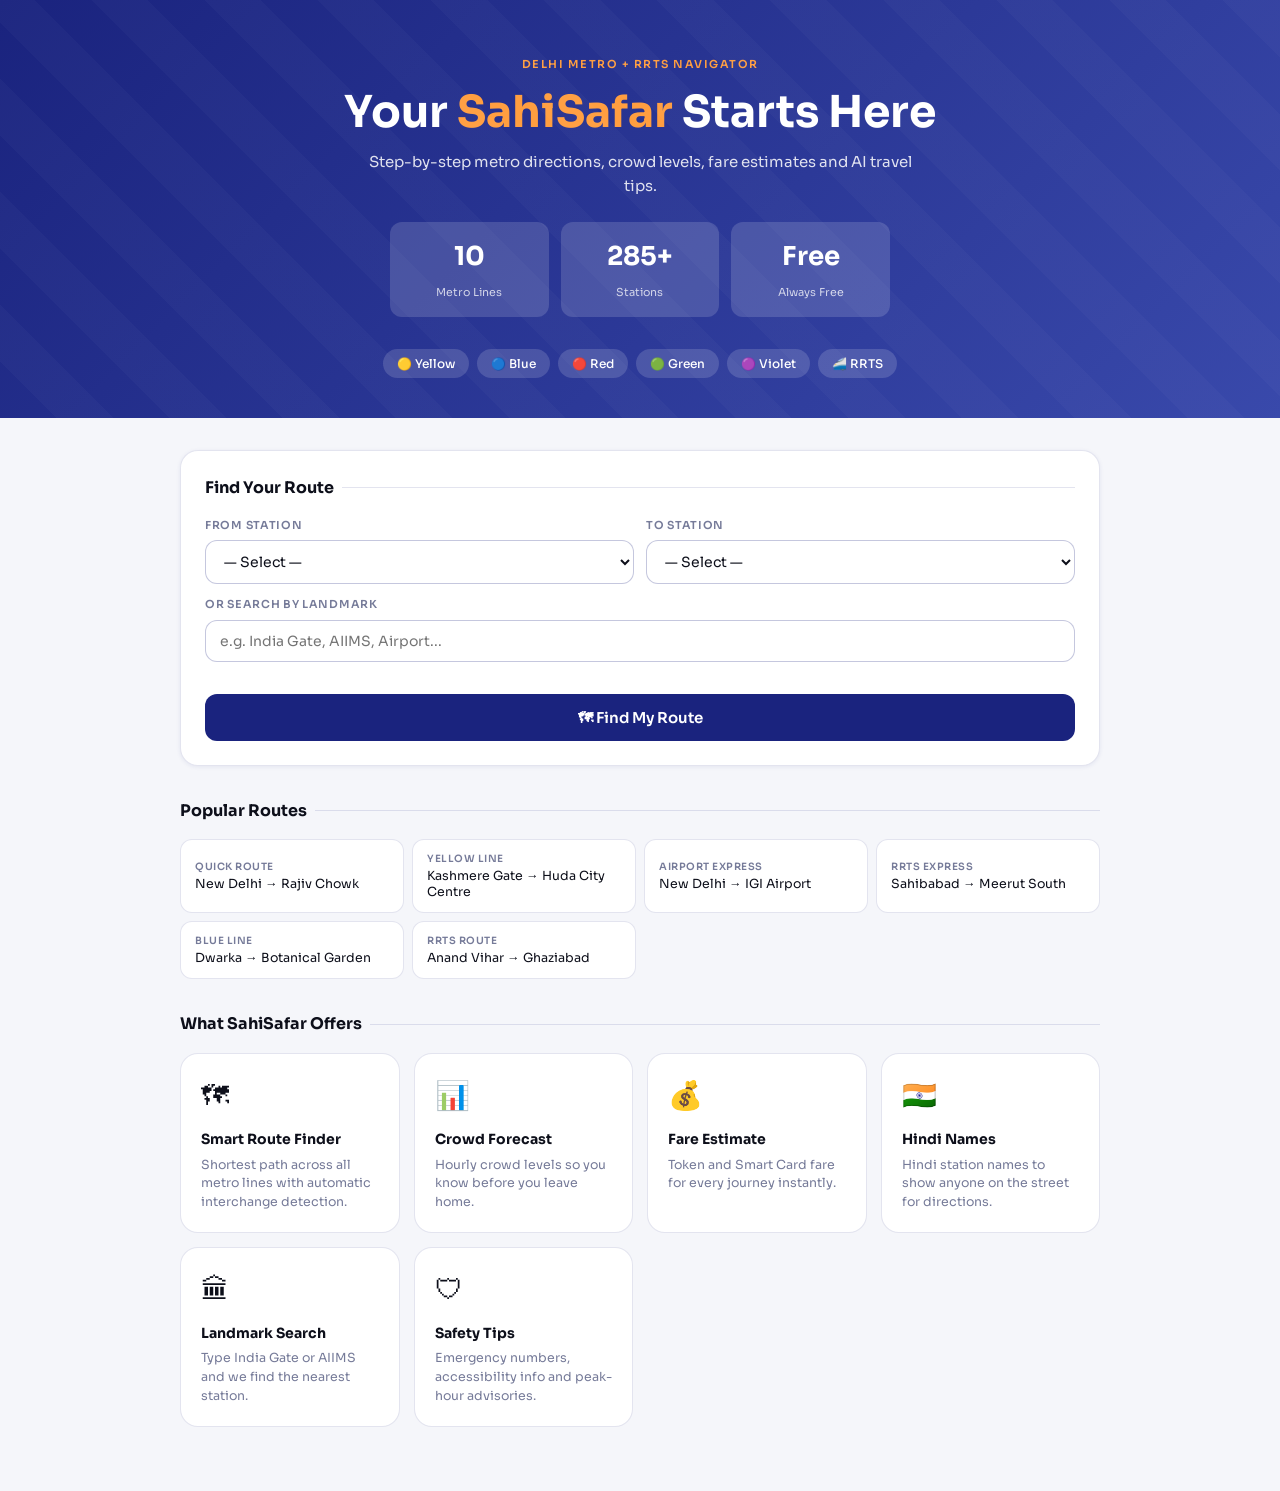
==== index.html @ 03482e1e "SahiSafar - Complete Delhi Metro Route Finder with all pages" ====
<!DOCTYPE html>
<html lang="en">
<head>
  <meta charset="UTF-8"/>
  <meta name="viewport" content="width=device-width, initial-scale=1.0"/>
  <title>SahiSafar — सही सफ़र | Delhi Metro Route Finder</title>
  <link rel="stylesheet" href="css/style.css"/>
</head>
<body>
<div id="navPlaceholder"></div>
<main>
  <section class="hero">
    <div class="hero-tag">Delhi Metro + RRTS Navigator</div>
    <h1>Your <span>SahiSafar</span> Starts Here</h1>
    <p>Step-by-step metro directions, crowd levels, fare estimates and AI travel tips.</p>
    <div class="stats-hero">
      <div class="stat-hero-box"><span class="stat-hero-val">10</span><span class="stat-hero-lbl">Metro Lines</span></div>
      <div class="stat-hero-box"><span class="stat-hero-val">285+</span><span class="stat-hero-lbl">Stations</span></div>
      <div class="stat-hero-box"><span class="stat-hero-val">Free</span><span class="stat-hero-lbl">Always Free</span></div>
    </div>
    <div class="hero-badges">
      <span class="hero-badge">🟡 Yellow</span>
      <span class="hero-badge">🔵 Blue</span>
      <span class="hero-badge">🔴 Red</span>
      <span class="hero-badge">🟢 Green</span>
      <span class="hero-badge">🟣 Violet</span>
      <span class="hero-badge">🚄 RRTS</span>
    </div>
  </section>
  <div class="container">
    <div class="page-section">
      <div class="card fade-in">
        <div class="page-section-title">Find Your Route</div>
        <div class="form-row-2">
          <div class="field"><label>From Station</label><select id="fromStation"><option value="">— Select —</option></select></div>
          <div class="field"><label>To Station</label><select id="toStation"><option value="">— Select —</option></select></div>
        </div>
        <div class="field" style="margin-bottom:12px">
          <label>Or Search by Landmark</label>
          <input type="text" id="landmarkInput" placeholder="e.g. India Gate, AIIMS, Airport..." oninput="lookupLandmark(this.value)"/>
          <div id="landmarkResult" style="font-size:12px;color:var(--brand);margin-top:4px;min-height:16px"></div>
        </div>
        <button class="btn btn-primary btn-full" onclick="goToRoute()">🗺 Find My Route</button>
      </div>
    </div>
    <div class="page-section">
      <div class="page-section-title">Popular Routes</div>
      <div class="quick-grid">
        <button class="quick-btn" onclick="setQuick('New Delhi','Rajiv Chowk')"><span class="q-label">Quick route</span>New Delhi → Rajiv Chowk</button>
        <button class="quick-btn" onclick="setQuick('Kashmere Gate','Huda City Centre')"><span class="q-label">Yellow line</span>Kashmere Gate → Huda City Centre</button>
        <button class="quick-btn" onclick="setQuick('New Delhi','IGI Airport Terminal 3')"><span class="q-label">Airport Express</span>New Delhi → IGI Airport</button>
        <button class="quick-btn" onclick="setQuick('Sahibabad','Meerut South')"><span class="q-label">RRTS express</span>Sahibabad → Meerut South</button>
        <button class="quick-btn" onclick="setQuick('Dwarka Sec-21','Botanical Garden')"><span class="q-label">Blue line</span>Dwarka → Botanical Garden</button>
        <button class="quick-btn" onclick="setQuick('Anand Vihar ISBT','Ghaziabad')"><span class="q-label">RRTS route</span>Anand Vihar → Ghaziabad</button>
      </div>
    </div>
    <div class="page-section">
      <div class="page-section-title">What SahiSafar Offers</div>
      <div class="features-grid">
        <div class="feature-card"><div class="feature-icon">🗺</div><h3>Smart Route Finder</h3><p>Shortest path across all metro lines with automatic interchange detection.</p></div>
        <div class="feature-card"><div class="feature-icon">📊</div><h3>Crowd Forecast</h3><p>Hourly crowd levels so you know before you leave home.</p></div>
        <div class="feature-card"><div class="feature-icon">💰</div><h3>Fare Estimate</h3><p>Token and Smart Card fare for every journey instantly.</p></div>
        <div class="feature-card"><div class="feature-icon">🇮🇳</div><h3>Hindi Names</h3><p>Hindi station names to show anyone on the street for directions.</p></div>
        <div class="feature-card"><div class="feature-icon">🏛</div><h3>Landmark Search</h3><p>Type India Gate or AIIMS and we find the nearest station.</p></div>
        <div class="feature-card"><div class="feature-icon">🛡</div><h3>Safety Tips</h3><p>Emergency numbers, accessibility info and peak-hour advisories.</p></div>
      </div>
    </div>
  </div>
</main>
<div id="footerPlaceholder"></div>
<script src="js/data.js"></script>
<script src="js/engine.js"></script>
<script src="js/components.js"></script>
<script>
  document.getElementById('navPlaceholder').innerHTML = renderNav('home');
  document.getElementById('footerPlaceholder').innerHTML = renderFooter();
  fixNavForRoot();
  function allStations(){const s=new Set();for(const ld of Object.values(LINES))for(const st of ld.stations)s.add(st);return Array.from(s).sort();}
  allStations().forEach(s=>{['fromStation','toStation'].forEach(id=>{const o=document.createElement('option');o.value=o.textContent=s;document.getElementById(id).appendChild(o);});});
  function lookupLandmark(v){const r=document.getElementById('landmarkResult');if(!v.trim()){r.textContent='
---- css/style.css ----
@import url('https://fonts.googleapis.com/css2?family=Sora:wght@400;500;600;700&display=swap');
*,*::before,*::after{box-sizing:border-box;margin:0;padding:0}
:root{
  --brand:#1A237E;--brand-mid:#283593;--brand-light:#3949AB;
  --accent:#FF6D00;--accent-light:#FF9E40;
  --surface:#FFFFFF;--surface-2:#F5F6FA;--surface-3:#ECEEF6;
  --text-1:#0D0F1A;--text-2:#3D4060;--text-3:#767B99;
  --border:rgba(26,35,126,0.12);--border-strong:rgba(26,35,126,0.25);
  --success:#1B5E20;--success-bg:#E8F5E9;
  --info:#0D47A1;--info-bg:#E3F2FD;
  --warning:#E65100;--warning-bg:#FFF3E0;
  --danger:#B71C1C;--danger-bg:#FFEBEE;
  --radius-sm:8px;--radius-md:12px;--radius-lg:18px;--radius-xl:24px;
  --shadow-sm:0 1px 4px rgba(26,35,126,0.08);
  --shadow-md:0 4px 20px rgba(26,35,126,0.10);
  --font:'Sora',sans-serif;
}
html{scroll-behavior:smooth}
body{font-family:var(--font);background:var(--surface-2);color:var(--text-1);line-height:1.6;min-height:100vh;display:flex;flex-direction:column}
.nav{background:var(--brand);padding:0 2rem;display:flex;align-items:center;justify-content:space-between;height:62px;position:sticky;top:0;z-index:100;box-shadow:0 2px 12px rgba(0,0,0,0.18)}
.nav-brand{display:flex;align-items:center;gap:10px;text-decoration:none;color:#fff}
.nav-logo{width:38px;height:38px;background:var(--accent);border-radius:10px;display:flex;align-items:center;justify-content:center;font-size:18px;font-weight:700;color:#fff}
.nav-title{font-size:20px;font-weight:700}
.nav-title span{color:var(--accent-light);font-size:11px;display:block;font-weight:400;margin-top:-3px}
.nav-links{display:flex;gap:4px}
.nav-links a{color:rgba(255,255,255,0.75);text-decoration:none;padding:6px 14px;border-radius:var(--radius-sm);font-size:13px;font-weight:500;transition:background .15s,color .15s}
.nav-links a:hover,.nav-links a.active{background:rgba(255,255,255,0.12);color:#fff}
.nav-hamburger{display:none;background:none;border:none;cursor:pointer;color:#fff;font-size:22px}
main{flex:1}
.container{max-width:960px;margin:0 auto;padding:2rem 1.25rem}
.card{background:var(--surface);border-radius:var(--radius-lg);border:1px solid var(--border);box-shadow:var(--shadow-sm);padding:1.5rem}
.btn{display:inline-flex;align-items:center;gap:6px;padding:11px 22px;border:none;border-radius:var(--radius-md);font-family:var(--font);font-size:14px;font-weight:600;cursor:pointer;transition:all .18s;text-decoration:none}
.btn-primary{background:var(--brand);color:#fff}
.btn-primary:hover{background:var(--brand-light);box-shadow:var(--shadow-md);transform:translateY(-1px)}
.btn-full{width:100%;justify-content:center;padding:14px;font-size:15px}
.field{margin-bottom:0}
.field label{display:block;font-size:11px;font-weight:600;color:var(--text-3);text-transform:uppercase;letter-spacing:.7px;margin-bottom:6px}
.field select,.field input{width:100%;padding:11px 14px;border:1.5px solid var(--border-strong);border-radius:var(--radius-md);font-family:var(--font);font-size:14px;color:var(--text-1);background:var(--surface);transition:border-color .15s}
.field select:focus,.field input:focus{outline:none;border-color:var(--brand-light);box-shadow:0 0 0 3px rgba(57,73,171,0.12)}
.chip{display:inline-flex;align-items:center;gap:5px;padding:5px 12px;border-radius:99px;font-size:12px;font-weight:600;background:var(--surface-3);color:var(--text-2)}
.chip-success{background:var(--success-bg);color:var(--success)}
.chip-info{background:var(--info-bg);color:var(--info)}
.chip-warning{background:var(--warning-bg);color:var(--warning)}
.chip-danger{background:var(--danger-bg);color:var(--danger)}
.tip-card{border-radius:var(--radius-md);padding:.75rem 1rem;display:flex;align-items:flex-start;gap:10px;font-size:13.5px;line-height:1.55;color:var(--text-2);border:1px solid transparent;margin-bottom:0}
.tip-card.success{background:var(--success-bg);border-color:#A5D6A7}
.tip-card.info{background:var(--info-bg);border-color:#90CAF9}
.tip-card.warning{background:var(--warning-bg);border-color:#FFCC80}
.tip-card.danger{background:var(--danger-bg);border-color:#EF9A9A}
.tip-icon{font-size:16px;margin-top:1px;flex-shrink:0}
.tip-card strong{color:var(--text-1)}
.hero{background:linear-gradient(135deg,var(--brand) 0%,var(--brand-light) 100%);color:#fff;padding:3.5rem 1.25rem 2.5rem;text-align:center;position:relative;overflow:hidden}
.hero::before{content:'';position:absolute;inset:0;background:repeating-linear-gradient(45deg,transparent,transparent 40px,rgba(255,255,255,0.025) 40px,rgba(255,255,255,0.025) 80px)}
.hero-tag{font-size:11px;font-weight:600;letter-spacing:1.5px;text-transform:uppercase;color:var(--accent-light);margin-bottom:.75rem}
.hero h1{font-size:clamp(28px,5vw,44px);font-weight:700;line-height:1.2;margin-bottom:.75rem}
.hero h1 span{color:var(--accent-light)}
.hero p{font-size:15px;opacity:.85;max-width:560px;margin:0 auto 1.5rem}
.hero-badges{display:flex;gap:8px;justify-content:center;flex-wrap:wrap}
.hero-badge{background:rgba(255,255,255,0.15);border-radius:99px;padding:5px 14px;font-size:12px;font-weight:500}
.stats-hero{display:grid;grid-template-columns:repeat(3,1fr);gap:12px;max-width:500px;margin:0 auto 2rem}
.stat-hero-box{background:rgba(255,255,255,0.15);border-radius:var(--radius-md);padding:.85rem;text-align:center}
.stat-hero-val{font-size:26px;font-weight:700;color:#fff;display:block}
.stat-hero-lbl{font-size:11px;color:rgba(255,255,255,0.75)}
.quick-grid{display:grid;grid-template-columns:repeat(auto-fit,minmax(200px,1fr));gap:8px}
.quick-btn{background:var(--surface);border:1px solid var(--border);border-radius:var(--radius-md);padding:12px 14px;font-family:var(--font);font-size:12.5px;color:var(--text-1);cursor:pointer;text-align:left;transition:all .15s}
.quick-btn:hover{background:var(--surface-3);border-color:var(--brand-light);transform:translateY(-1px);box-shadow:var(--shadow-sm)}
.quick-btn .q-label{font-size:10px;color:var(--text-3);font-weight:600;letter-spacing:.5px;text-transform:uppercase;margin-bottom:3px;display:block}
.features-grid{display:grid;grid-template-columns:repeat(auto-fit,minmax(200px,1fr));gap:14px}
.feature-card{background:var(--surface);border:1px solid var(--border);border-radius:var(--radius-lg);padding:1.25rem;transition:box-shadow .2s,transform .2s}
.feature-card:hover{box-shadow:var(--shadow-md);transform:translateY(-2px)}
.feature-icon{font-size:28px;margin-bottom:.6rem}
.feature-card h3{font-size:14px;font-weight:700;color:var(--text-1);margin-bottom:.3rem}
.feature-card p{font-size:12.5px;color:var(--text-3);line-height:1.5}
.page-section{margin-bottom:2rem}
.page-section-title{font-size:16px;font-weight:700;color:var(--text-1);margin-bottom:1rem;display:flex;align-items:center;gap:8px}
.page-section-title::after{content:'';flex:1;height:1px;background:var(--border)}
.empty-state{text-align:center;padding:3rem 1rem;color:var(--text-3)}
.empty-icon{font-size:48px;margin-bottom:1rem}
.empty-state p{font-size:14px}
.error-card{background:var(--danger-bg);border:1px solid #EF9A9A;border-radius:var(--radius-md);padding:1rem 1.25rem;color:var(--danger);font-size:14px}
.loading{text-align:center;padding:2rem;color:var(--text-3);font-size:14px}
.spinner{display:inline-block;width:22px;height:22px;border:3px solid var(--border-strong);border-top-color:var(--brand);border-radius:50%;animation:spin .7s linear infinite;vertical-align:middle;margin-right:8px}
@keyframes spin{to{transform:rotate(360deg)}}
.form-row-2{display:grid;grid-template-columns:1fr 1fr;gap:12px;margin-bottom:12px}
.faq-item{border-bottom:1px solid var(--border)}
.faq-item:last-child{border-bottom:none}
.faq-q{width:100%;background:none;border:none;font-family:var(--font);font-size:14px;font-weight:600;color:var(--text-1);text-align:left;padding:14px 0;cursor:pointer;display:flex;justify-content:space-between;align-items:center;gap:8px}
.faq-q .arrow{font-size:16px;color:var(--text-3);transition:transform .2s}
.faq-q.open .arrow{transform:rotate(180deg)}
.faq-a{font-size:13.5px;color:var(--text-2);padding-bottom:14px;display:none;line-height:1.6}
.faq-a.open{display:block}
footer{background:var(--brand);color:rgba(255,255,255,0.75);padding:2rem 1.25rem;text-align:center;font-size:13px;margin-top:auto}
footer .footer-inner{max-width:960px;margin:0 auto}
footer .footer-logo{font-size:20px;font-weight:700;color:#fff;margin-bottom:.4rem}
footer .footer-logo span{color:var(--accent-light)}
footer .footer-tagline{margin-bottom:1rem;font-size:12px;opacity:.7}
footer .footer-links{display:flex;justify-content:center;gap:1.5rem;flex-wrap:wrap;margin-bottom:1rem}
footer .footer-links a{color:rgba(255,255,255,0.7);text-decoration:none;font-size:13px;transition:color .15s}
footer .footer-links a:hover{color:#fff}
footer .footer-divider{border:none;border-top:1px solid rgba(255,255,255,0.15);margin:1rem 0}
footer .footer-credit{display:flex;align-items:center;justify-content:center;gap:8px;flex-wrap:wrap;font-size:12.5px}
footer .linkedin-link{display:inline-flex;align-items:center;gap:5px;background:#0A66C2;color:#fff;border-radius:6px;padding:4px 10px;font-size:12px;font-weight:600;text-decoration:none;transition:background .15s}
footer .linkedin-link:hover{background:#004182}
footer .footer-disclaimer{font-size:11px;opacity:.5;margin-top:.5rem}
.fade-in{animation:fadeIn .35s ease both}
@keyframes fadeIn{from{opacity:0;transform:translateY(8px)}to{opacity:1;transform:none}}
@media(max-width:600px){
  .nav-links{display:none}
  .nav-hamburger{display:block}
  .nav-links.open{display:flex;flex-direction:column;position:absolute;top:62px;left:0;right:0;background:var(--brand-mid);padding:1rem;gap:4px;box-shadow:0 6px 20px rgba(0,0,0,0.2);z-index:99}
  .form-row-2{grid-template-columns:1fr}
}
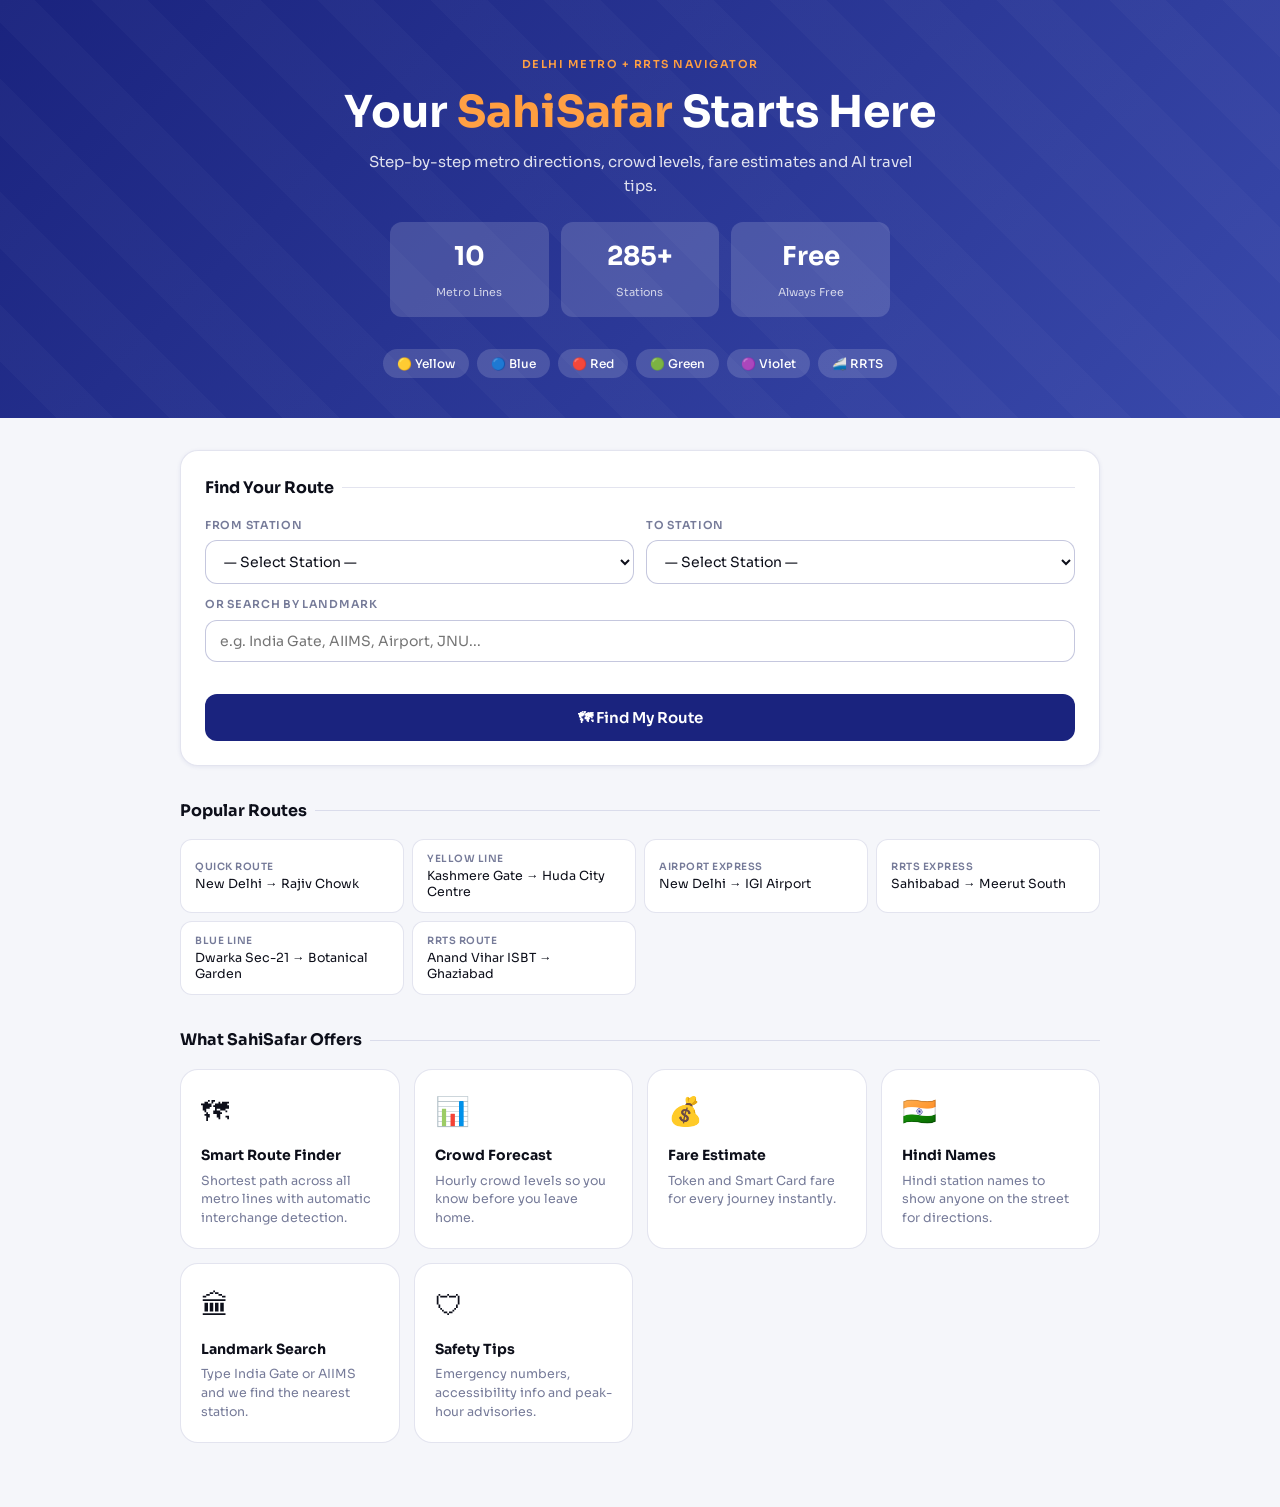
==== commit a7c3596f: "Fixed index.html - stations dropdown and quick routes" ====
--- a/index.html
+++ b/index.html
@@ -5,6 +5,18 @@
   <meta name="viewport" content="width=device-width, initial-scale=1.0"/>
   <title>SahiSafar — सही सफ़र | Delhi Metro Route Finder</title>
   <link rel="stylesheet" href="css/style.css"/>
+  <style>
+    .features-grid{display:grid;grid-template-columns:repeat(auto-fit,minmax(200px,1fr));gap:14px}
+    .feature-card{background:var(--surface);border:1px solid var(--border);border-radius:var(--radius-lg);padding:1.25rem;transition:box-shadow .2s,transform .2s}
+    .feature-card:hover{box-shadow:var(--shadow-md);transform:translateY(-2px)}
+    .feature-icon{font-size:28px;margin-bottom:.6rem}
+    .feature-card h3{font-size:14px;font-weight:700;color:var(--text-1);margin-bottom:.3rem}
+    .feature-card p{font-size:12.5px;color:var(--text-3);line-height:1.5}
+    .stats-hero{display:grid;grid-template-columns:repeat(3,1fr);gap:12px;max-width:500px;margin:0 auto 2rem}
+    .stat-hero-box{background:rgba(255,255,255,0.15);border-radius:var(--radius-md);padding:.85rem;text-align:center}
+    .stat-hero-val{font-size:26px;font-weight:700;color:#fff;display:block}
+    .stat-hero-lbl{font-size:11px;color:rgba(255,255,255,0.75)}
+  </style>
 </head>
 <body>
 <div id="navPlaceholder"></div>
@@ -32,26 +44,32 @@
       <div class="card fade-in">
         <div class="page-section-title">Find Your Route</div>
         <div class="form-row-2">
-          <div class="field"><label>From Station</label><select id="fromStation"><option value="">— Select —</option></select></div>
-          <div class="field"><label>To Station</label><select id="toStation"><option value="">— Select —</option></select></div>
+          <div class="field">
+            <label>From Station</label>
+            <select id="fromStation"><option value="">— Select Station —</option></select>
+          </div>
+          <div class="field">
+            <label>To Station</label>
+            <select id="toStation"><option value="">— Select Station —</option></select>
+          </div>
         </div>
         <div class="field" style="margin-bottom:12px">
           <label>Or Search by Landmark</label>
-          <input type="text" id="landmarkInput" placeholder="e.g. India Gate, AIIMS, Airport..." oninput="lookupLandmark(this.value)"/>
+          <input type="text" id="landmarkInput" placeholder="e.g. India Gate, AIIMS, Airport, JNU..."/>
           <div id="landmarkResult" style="font-size:12px;color:var(--brand);margin-top:4px;min-height:16px"></div>
         </div>
-        <button class="btn btn-primary btn-full" onclick="goToRoute()">🗺 Find My Route</button>
+        <button class="btn btn-primary btn-full" id="findBtn">🗺 Find My Route</button>
       </div>
     </div>
     <div class="page-section">
       <div class="page-section-title">Popular Routes</div>
       <div class="quick-grid">
-        <button class="quick-btn" onclick="setQuick('New Delhi','Rajiv Chowk')"><span class="q-label">Quick route</span>New Delhi → Rajiv Chowk</button>
-        <button class="quick-btn" onclick="setQuick('Kashmere Gate','Huda City Centre')"><span class="q-label">Yellow line</span>Kashmere Gate → Huda City Centre</button>
-        <button class="quick-btn" onclick="setQuick('New Delhi','IGI Airport Terminal 3')"><span class="q-label">Airport Express</span>New Delhi → IGI Airport</button>
-        <button class="quick-btn" onclick="setQuick('Sahibabad','Meerut South')"><span class="q-label">RRTS express</span>Sahibabad → Meerut South</button>
-        <button class="quick-btn" onclick="setQuick('Dwarka Sec-21','Botanical Garden')"><span class="q-label">Blue line</span>Dwarka → Botanical Garden</button>
-        <button class="quick-btn" onclick="setQuick('Anand Vihar ISBT','Ghaziabad')"><span class="q-label">RRTS route</span>Anand Vihar → Ghaziabad</button>
+        <button class="quick-btn" id="q1"><span class="q-label">Quick route</span>New Delhi → Rajiv Chowk</button>
+        <button class="quick-btn" id="q2"><span class="q-label">Yellow line</span>Kashmere Gate → Huda City Centre</button>
+        <button class="quick-btn" id="q3"><span class="q-label">Airport Express</span>New Delhi → IGI Airport</button>
+        <button class="quick-btn" id="q4"><span class="q-label">RRTS express</span>Sahibabad → Meerut South</button>
+        <button class="quick-btn" id="q5"><span class="q-label">Blue line</span>Dwarka Sec-21 → Botanical Garden</button>
+        <button class="quick-btn" id="q6"><span class="q-label">RRTS route</span>Anand Vihar ISBT → Ghaziabad</button>
       </div>
     </div>
     <div class="page-section">
@@ -72,9 +90,20 @@
 <script src="js/engine.js"></script>
 <script src="js/components.js"></script>
 <script>
+  // Render nav and footer
   document.getElementById('navPlaceholder').innerHTML = renderNav('home');
   document.getElementById('footerPlaceholder').innerHTML = renderFooter();
   fixNavForRoot();
-  function allStations(){const s=new Set();for(const ld of Object.values(LINES))for(const st of ld.stations)s.add(st);return Array.from(s).sort();}
-  allStations().forEach(s=>{['fromStation','toStation'].forEach(id=>{const o=document.createElement('option');o.value=o.textContent=s;document.getElementById(id).appendChild(o);});});
-  function lookupLandmark(v){const r=document.getElementById('landmarkResult');if(!v.trim()){r.textContent='+
+  // Fill station dropdowns
+  function allStations() {
+    const s = new Set();
+    for (const ld of Object.values(LINES))
+      for (const st of ld.stations) s.add(st);
+    return Array.from(s).sort();
+  }
+  allStations().forEach(function(s) {
+    ['fromStation','toStation'].forEach(function(id) {
+      var o = document.createElement('option');
+      o.value = s; o.textContent = s;
+      document.getElementById(id).append
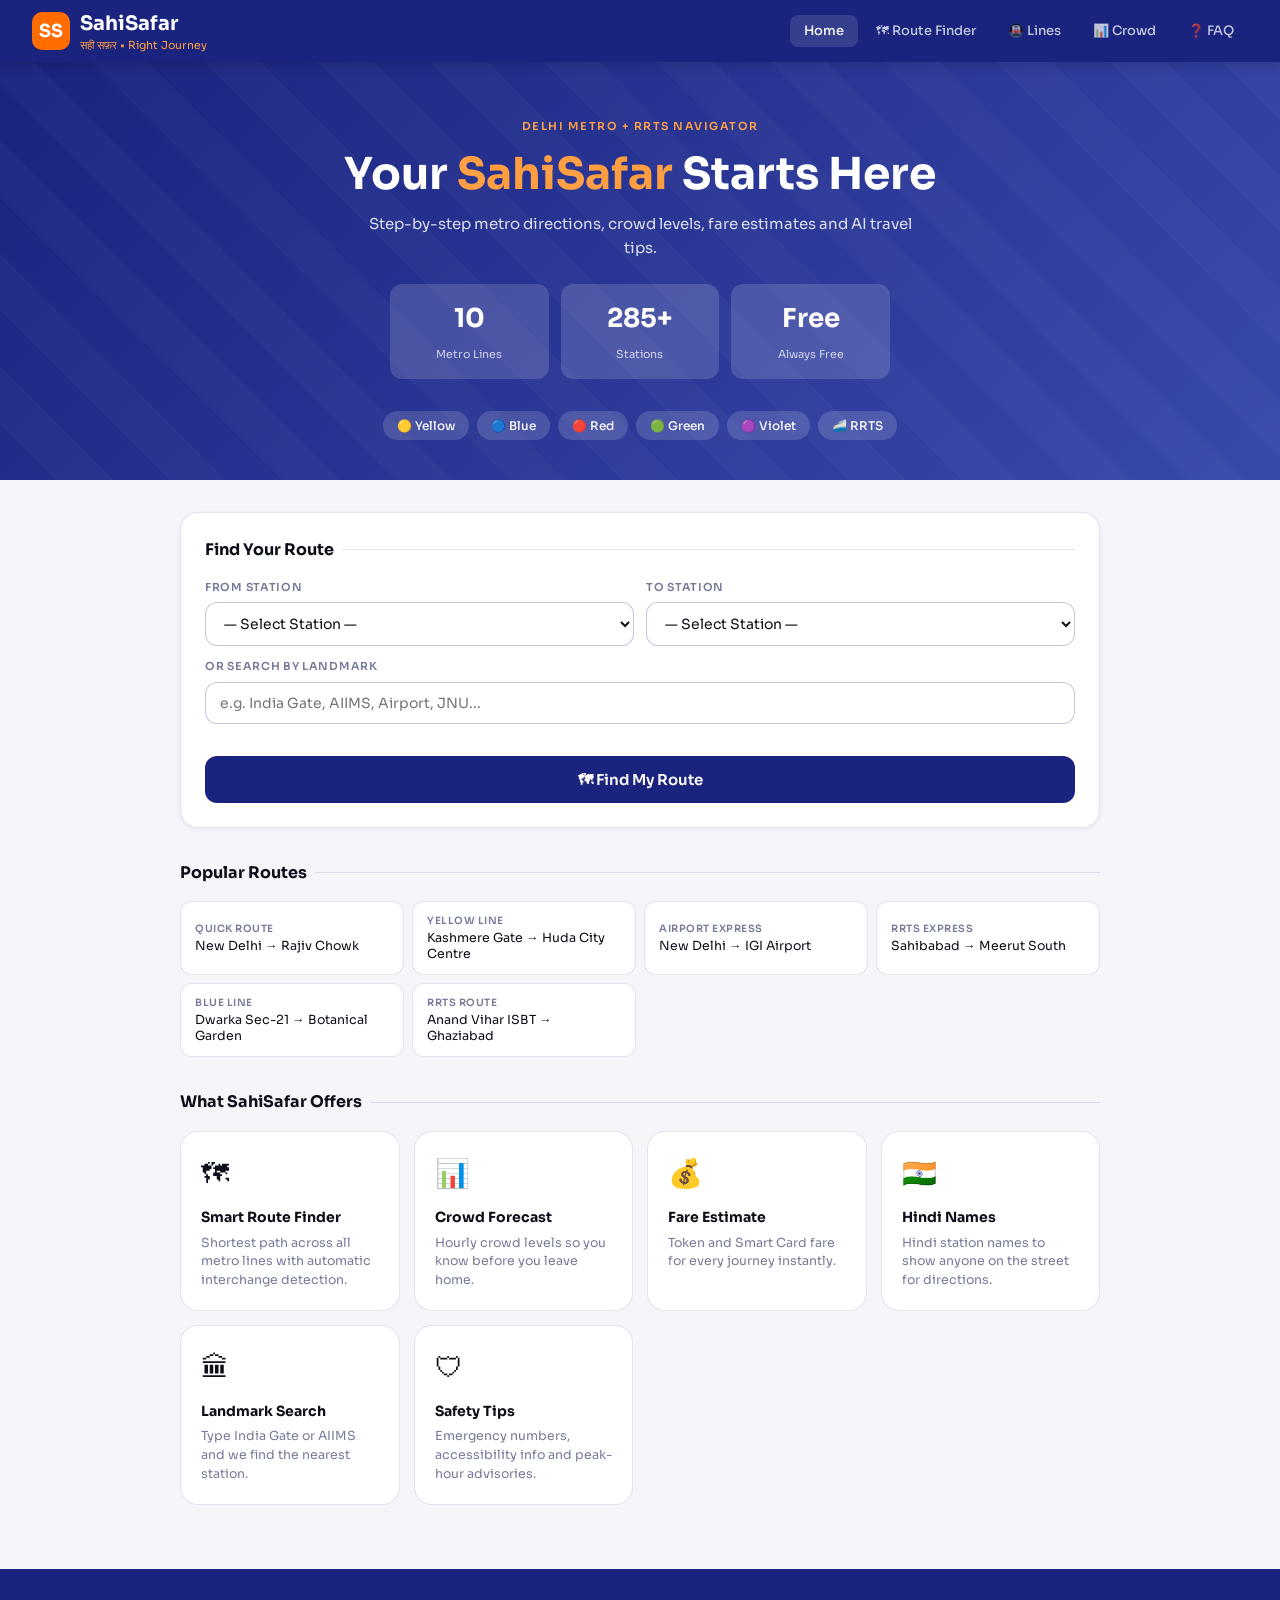
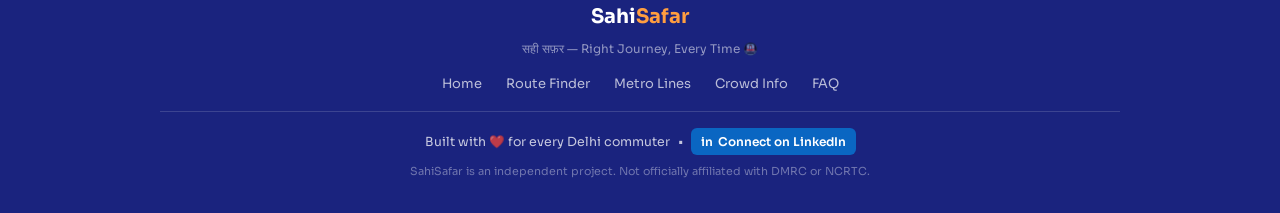
==== commit f66707c8: "Fixed all JS errors in index.html" ====
--- a/index.html
+++ b/index.html
@@ -1,109 +1,154 @@
 <!DOCTYPE html>
 <html lang="en">
 <head>
-  <meta charset="UTF-8"/>
-  <meta name="viewport" content="width=device-width, initial-scale=1.0"/>
-  <title>SahiSafar — सही सफ़र | Delhi Metro Route Finder</title>
-  <link rel="stylesheet" href="css/style.css"/>
-  <style>
-    .features-grid{display:grid;grid-template-columns:repeat(auto-fit,minmax(200px,1fr));gap:14px}
-    .feature-card{background:var(--surface);border:1px solid var(--border);border-radius:var(--radius-lg);padding:1.25rem;transition:box-shadow .2s,transform .2s}
-    .feature-card:hover{box-shadow:var(--shadow-md);transform:translateY(-2px)}
-    .feature-icon{font-size:28px;margin-bottom:.6rem}
-    .feature-card h3{font-size:14px;font-weight:700;color:var(--text-1);margin-bottom:.3rem}
-    .feature-card p{font-size:12.5px;color:var(--text-3);line-height:1.5}
-    .stats-hero{display:grid;grid-template-columns:repeat(3,1fr);gap:12px;max-width:500px;margin:0 auto 2rem}
-    .stat-hero-box{background:rgba(255,255,255,0.15);border-radius:var(--radius-md);padding:.85rem;text-align:center}
-    .stat-hero-val{font-size:26px;font-weight:700;color:#fff;display:block}
-    .stat-hero-lbl{font-size:11px;color:rgba(255,255,255,0.75)}
-  </style>
+<meta charset="UTF-8"/>
+<meta name="viewport" content="width=device-width, initial-scale=1.0"/>
+<title>SahiSafar — सही सफ़र | Delhi Metro Route Finder</title>
+<link rel="stylesheet" href="css/style.css"/>
+<style>
+.features-grid{display:grid;grid-template-columns:repeat(auto-fit,minmax(200px,1fr));gap:14px}
+.feature-card{background:var(--surface);border:1px solid var(--border);border-radius:var(--radius-lg);padding:1.25rem}
+.feature-icon{font-size:28px;margin-bottom:.6rem}
+.feature-card h3{font-size:14px;font-weight:700;margin-bottom:.3rem}
+.feature-card p{font-size:12.5px;color:var(--text-3);line-height:1.5}
+.stats-hero{display:grid;grid-template-columns:repeat(3,1fr);gap:12px;max-width:500px;margin:0 auto 2rem}
+.stat-hero-box{background:rgba(255,255,255,0.15);border-radius:12px;padding:.85rem;text-align:center}
+.stat-hero-val{font-size:26px;font-weight:700;color:#fff;display:block}
+.stat-hero-lbl{font-size:11px;color:rgba(255,255,255,0.75)}
+</style>
 </head>
 <body>
 <div id="navPlaceholder"></div>
 <main>
-  <section class="hero">
-    <div class="hero-tag">Delhi Metro + RRTS Navigator</div>
-    <h1>Your <span>SahiSafar</span> Starts Here</h1>
-    <p>Step-by-step metro directions, crowd levels, fare estimates and AI travel tips.</p>
-    <div class="stats-hero">
-      <div class="stat-hero-box"><span class="stat-hero-val">10</span><span class="stat-hero-lbl">Metro Lines</span></div>
-      <div class="stat-hero-box"><span class="stat-hero-val">285+</span><span class="stat-hero-lbl">Stations</span></div>
-      <div class="stat-hero-box"><span class="stat-hero-val">Free</span><span class="stat-hero-lbl">Always Free</span></div>
-    </div>
-    <div class="hero-badges">
-      <span class="hero-badge">🟡 Yellow</span>
-      <span class="hero-badge">🔵 Blue</span>
-      <span class="hero-badge">🔴 Red</span>
-      <span class="hero-badge">🟢 Green</span>
-      <span class="hero-badge">🟣 Violet</span>
-      <span class="hero-badge">🚄 RRTS</span>
-    </div>
-  </section>
-  <div class="container">
-    <div class="page-section">
-      <div class="card fade-in">
-        <div class="page-section-title">Find Your Route</div>
-        <div class="form-row-2">
-          <div class="field">
-            <label>From Station</label>
-            <select id="fromStation"><option value="">— Select Station —</option></select>
-          </div>
-          <div class="field">
-            <label>To Station</label>
-            <select id="toStation"><option value="">— Select Station —</option></select>
-          </div>
+<section class="hero">
+  <div class="hero-tag">Delhi Metro + RRTS Navigator</div>
+  <h1>Your <span>SahiSafar</span> Starts Here</h1>
+  <p>Step-by-step metro directions, crowd levels, fare estimates and AI travel tips.</p>
+  <div class="stats-hero">
+    <div class="stat-hero-box"><span class="stat-hero-val">10</span><span class="stat-hero-lbl">Metro Lines</span></div>
+    <div class="stat-hero-box"><span class="stat-hero-val">285+</span><span class="stat-hero-lbl">Stations</span></div>
+    <div class="stat-hero-box"><span class="stat-hero-val">Free</span><span class="stat-hero-lbl">Always Free</span></div>
+  </div>
+  <div class="hero-badges">
+    <span class="hero-badge">🟡 Yellow</span>
+    <span class="hero-badge">🔵 Blue</span>
+    <span class="hero-badge">🔴 Red</span>
+    <span class="hero-badge">🟢 Green</span>
+    <span class="hero-badge">🟣 Violet</span>
+    <span class="hero-badge">🚄 RRTS</span>
+  </div>
+</section>
+<div class="container">
+  <div class="page-section">
+    <div class="card fade-in">
+      <div class="page-section-title">Find Your Route</div>
+      <div class="form-row-2">
+        <div class="field">
+          <label>From Station</label>
+          <select id="fromStation"><option value="">— Select Station —</option></select>
         </div>
-        <div class="field" style="margin-bottom:12px">
-          <label>Or Search by Landmark</label>
-          <input type="text" id="landmarkInput" placeholder="e.g. India Gate, AIIMS, Airport, JNU..."/>
-          <div id="landmarkResult" style="font-size:12px;color:var(--brand);margin-top:4px;min-height:16px"></div>
+        <div class="field">
+          <label>To Station</label>
+          <select id="toStation"><option value="">— Select Station —</option></select>
         </div>
-        <button class="btn btn-primary btn-full" id="findBtn">🗺 Find My Route</button>
       </div>
-    </div>
-    <div class="page-section">
-      <div class="page-section-title">Popular Routes</div>
-      <div class="quick-grid">
-        <button class="quick-btn" id="q1"><span class="q-label">Quick route</span>New Delhi → Rajiv Chowk</button>
-        <button class="quick-btn" id="q2"><span class="q-label">Yellow line</span>Kashmere Gate → Huda City Centre</button>
-        <button class="quick-btn" id="q3"><span class="q-label">Airport Express</span>New Delhi → IGI Airport</button>
-        <button class="quick-btn" id="q4"><span class="q-label">RRTS express</span>Sahibabad → Meerut South</button>
-        <button class="quick-btn" id="q5"><span class="q-label">Blue line</span>Dwarka Sec-21 → Botanical Garden</button>
-        <button class="quick-btn" id="q6"><span class="q-label">RRTS route</span>Anand Vihar ISBT → Ghaziabad</button>
+      <div class="field" style="margin-bottom:12px">
+        <label>Or Search by Landmark</label>
+        <input type="text" id="landmarkInput" placeholder="e.g. India Gate, AIIMS, Airport, JNU..."/>
+        <div id="landmarkResult" style="font-size:12px;color:#1A237E;margin-top:4px;min-height:16px"></div>
       </div>
-    </div>
-    <div class="page-section">
-      <div class="page-section-title">What SahiSafar Offers</div>
-      <div class="features-grid">
-        <div class="feature-card"><div class="feature-icon">🗺</div><h3>Smart Route Finder</h3><p>Shortest path across all metro lines with automatic interchange detection.</p></div>
-        <div class="feature-card"><div class="feature-icon">📊</div><h3>Crowd Forecast</h3><p>Hourly crowd levels so you know before you leave home.</p></div>
-        <div class="feature-card"><div class="feature-icon">💰</div><h3>Fare Estimate</h3><p>Token and Smart Card fare for every journey instantly.</p></div>
-        <div class="feature-card"><div class="feature-icon">🇮🇳</div><h3>Hindi Names</h3><p>Hindi station names to show anyone on the street for directions.</p></div>
-        <div class="feature-card"><div class="feature-icon">🏛</div><h3>Landmark Search</h3><p>Type India Gate or AIIMS and we find the nearest station.</p></div>
-        <div class="feature-card"><div class="feature-icon">🛡</div><h3>Safety Tips</h3><p>Emergency numbers, accessibility info and peak-hour advisories.</p></div>
-      </div>
+      <button class="btn btn-primary btn-full" id="findBtn">🗺 Find My Route</button>
     </div>
   </div>
+  <div class="page-section">
+    <div class="page-section-title">Popular Routes</div>
+    <div class="quick-grid">
+      <button class="quick-btn" id="q1"><span class="q-label">Quick route</span>New Delhi → Rajiv Chowk</button>
+      <button class="quick-btn" id="q2"><span class="q-label">Yellow line</span>Kashmere Gate → Huda City Centre</button>
+      <button class="quick-btn" id="q3"><span class="q-label">Airport Express</span>New Delhi → IGI Airport</button>
+      <button class="quick-btn" id="q4"><span class="q-label">RRTS express</span>Sahibabad → Meerut South</button>
+      <button class="quick-btn" id="q5"><span class="q-label">Blue line</span>Dwarka Sec-21 → Botanical Garden</button>
+      <button class="quick-btn" id="q6"><span class="q-label">RRTS route</span>Anand Vihar ISBT → Ghaziabad</button>
+    </div>
+  </div>
+  <div class="page-section">
+    <div class="page-section-title">What SahiSafar Offers</div>
+    <div class="features-grid">
+      <div class="feature-card"><div class="feature-icon">🗺</div><h3>Smart Route Finder</h3><p>Shortest path across all metro lines with automatic interchange detection.</p></div>
+      <div class="feature-card"><div class="feature-icon">📊</div><h3>Crowd Forecast</h3><p>Hourly crowd levels so you know before you leave home.</p></div>
+      <div class="feature-card"><div class="feature-icon">💰</div><h3>Fare Estimate</h3><p>Token and Smart Card fare for every journey instantly.</p></div>
+      <div class="feature-card"><div class="feature-icon">🇮🇳</div><h3>Hindi Names</h3><p>Hindi station names to show anyone on the street for directions.</p></div>
+      <div class="feature-card"><div class="feature-icon">🏛</div><h3>Landmark Search</h3><p>Type India Gate or AIIMS and we find the nearest station.</p></div>
+      <div class="feature-card"><div class="feature-icon">🛡</div><h3>Safety Tips</h3><p>Emergency numbers, accessibility info and peak-hour advisories.</p></div>
+    </div>
+  </div>
+</div>
 </main>
 <div id="footerPlaceholder"></div>
 <script src="js/data.js"></script>
 <script src="js/engine.js"></script>
 <script src="js/components.js"></script>
 <script>
-  // Render nav and footer
-  document.getElementById('navPlaceholder').innerHTML = renderNav('home');
-  document.getElementById('footerPlaceholder').innerHTML = renderFooter();
-  fixNavForRoot();
+// Nav and footer
+document.getElementById('navPlaceholder').innerHTML = renderNav('home');
+document.getElementById('footerPlaceholder').innerHTML = renderFooter();
+fixNavForRoot();
 
-  // Fill station dropdowns
-  function allStations() {
-    const s = new Set();
-    for (const ld of Object.values(LINES))
-      for (const st of ld.stations) s.add(st);
-    return Array.from(s).sort();
+// Fill station dropdowns
+var stationSet = new Set();
+for (var lineKey in LINES) {
+  var stations = LINES[lineKey].stations;
+  for (var i = 0; i < stations.length; i++) {
+    stationSet.add(stations[i]);
   }
-  allStations().forEach(function(s) {
-    ['fromStation','toStation'].forEach(function(id) {
-      var o = document.createElement('option');
-      o.value = s; o.textContent = s;
-      document.getElementById(id).append+}
+var stationList = Array.from(stationSet).sort();
+for (var i = 0; i < stationList.length; i++) {
+  var s = stationList[i];
+  var o1 = document.createElement('option');
+  o1.value = s; o1.textContent = s;
+  document.getElementById('fromStation').appendChild(o1);
+  var o2 = document.createElement('option');
+  o2.value = s; o2.textContent = s;
+  document.getElementById('toStation').appendChild(o2);
+}
+
+// Landmark search
+document.getElementById('landmarkInput').addEventListener('input', function() {
+  var v = this.value;
+  var r = document.getElementById('landmarkResult');
+  if (!v.trim()) { r.textContent = ''; return; }
+  var m = resolveLandmark(v);
+  if (m) {
+    r.textContent = '📍 Nearest station: ' + m;
+    document.getElementById('toStation').value = m;
+  } else {
+    r.textContent = 'Not found. Try: India Gate, AIIMS, Airport...';
+  }
+});
+
+// Quick route buttons
+document.getElementById('q1').addEventListener('click', function(){ setQ('New Delhi','Rajiv Chowk'); });
+document.getElementById('q2').addEventListener('click', function(){ setQ('Kashmere Gate','Huda City Centre'); });
+document.getElementById('q3').addEventListener('click', function(){ setQ('New Delhi','IGI Airport Terminal 3'); });
+document.getElementById('q4').addEventListener('click', function(){ setQ('Sahibabad','Meerut South'); });
+document.getElementById('q5').addEventListener('click', function(){ setQ('Dwarka Sec-21','Botanical Garden'); });
+document.getElementById('q6').addEventListener('click', function(){ setQ('Anand Vihar ISBT','Ghaziabad'); });
+
+function setQ(from, to) {
+  document.getElementById('fromStation').value = from;
+  document.getElementById('toStation').value = to;
+  document.querySelector('.card').scrollIntoView({behavior:'smooth'});
+}
+
+// Find route
+document.getElementById('findBtn').addEventListener('click', function() {
+  var f = document.getElementById('fromStation').value;
+  var t = document.getElementById('toStation').value;
+  if (!f || !t) { alert('Please select both From and To stations.'); return; }
+  if (f === t) { alert('From and To cannot be the same.'); return; }
+  window.location.href = 'pages/route-finder.html?from=' + encodeURIComponent(f) + '&to=' + encodeURIComponent(t);
+});
+</script>
+</body>
+</html>
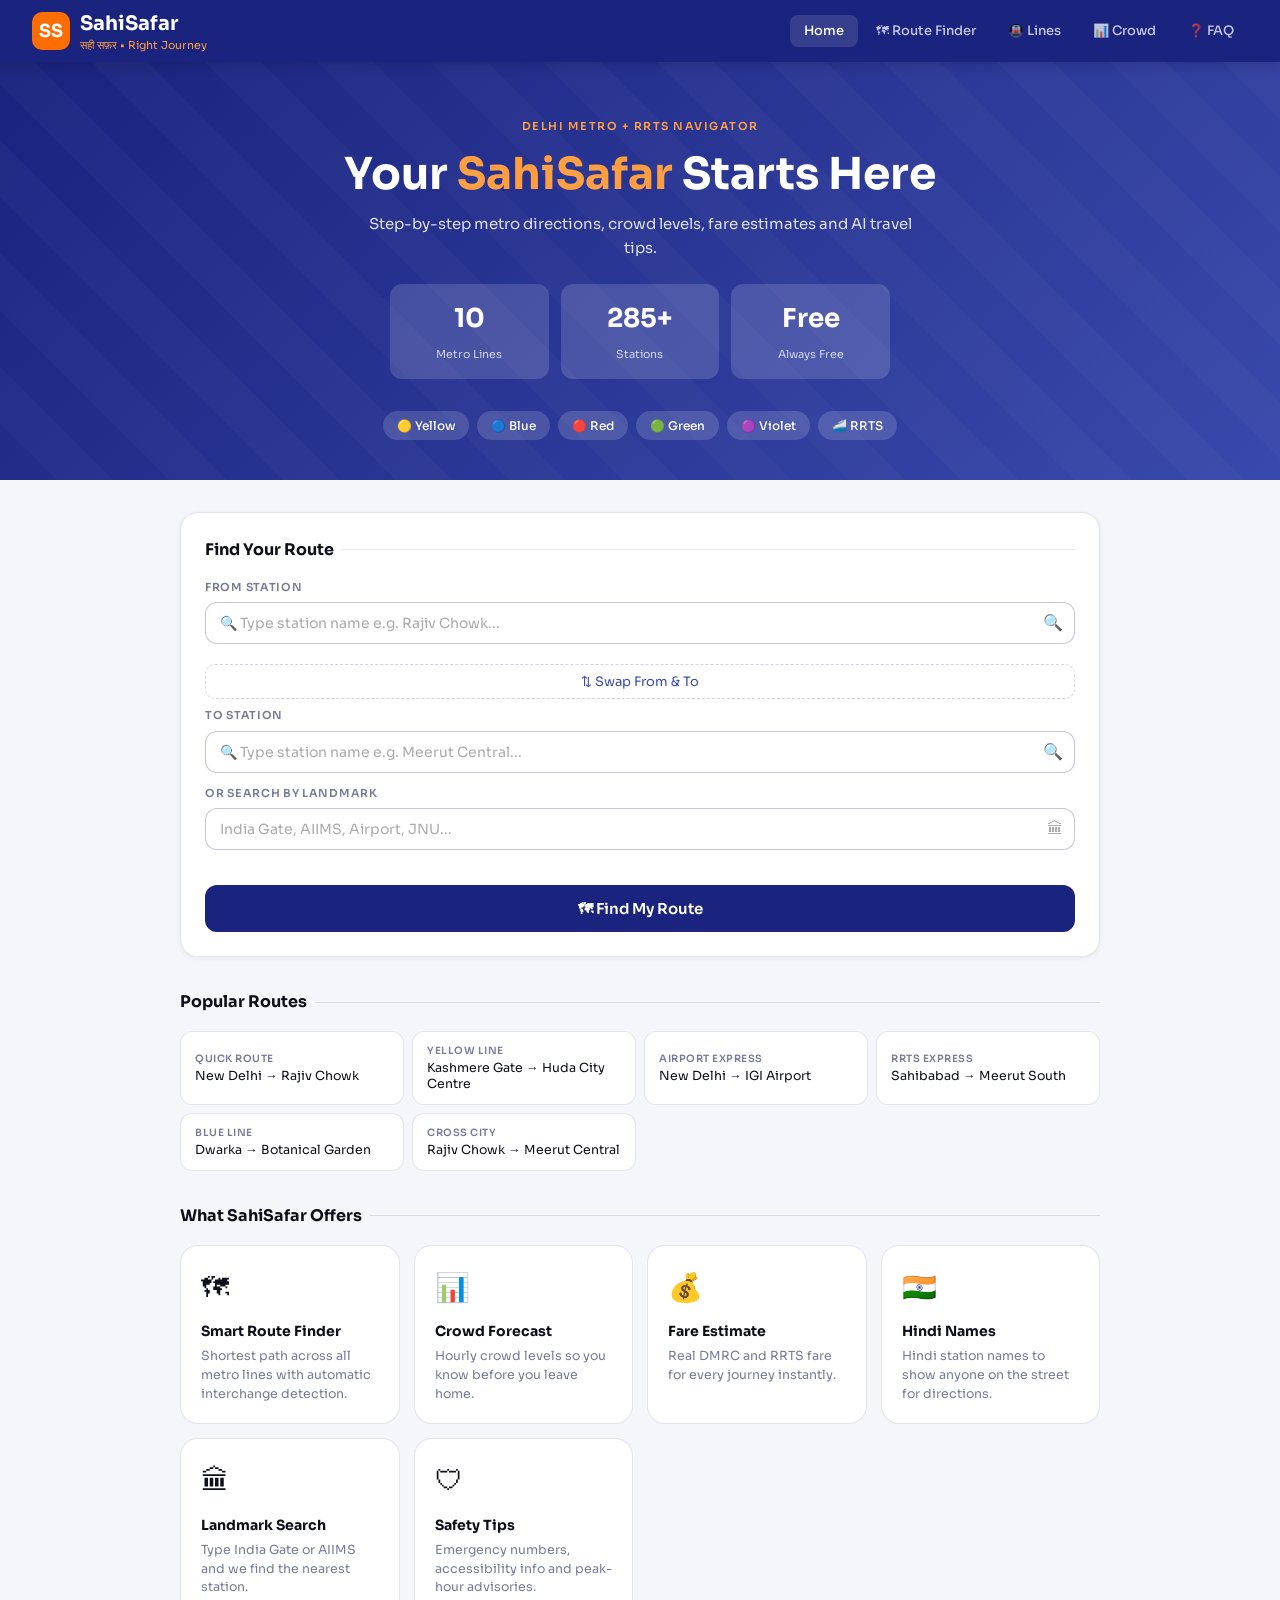
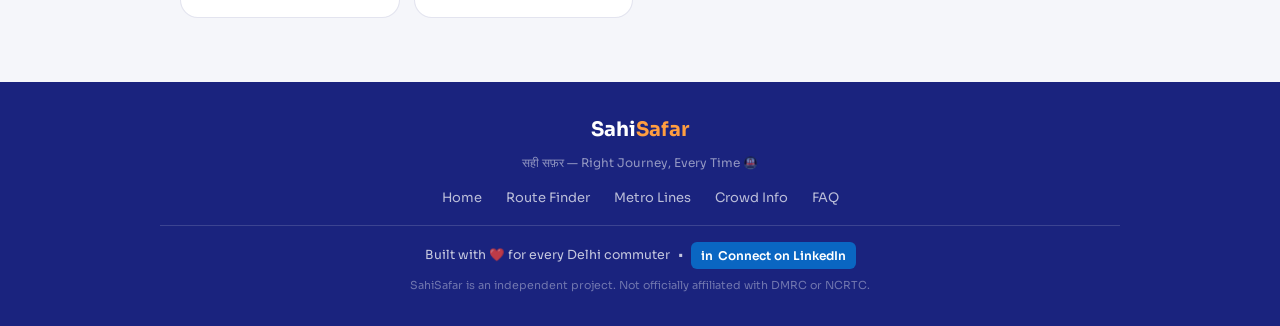
==== commit 97b1e970: "Homepage now has same live search as route finder page" ====
--- a/index.html
+++ b/index.html
@@ -7,7 +7,8 @@
 <link rel="stylesheet" href="css/style.css"/>
 <style>
 .features-grid{display:grid;grid-template-columns:repeat(auto-fit,minmax(200px,1fr));gap:14px}
-.feature-card{background:var(--surface);border:1px solid var(--border);border-radius:var(--radius-lg);padding:1.25rem}
+.feature-card{background:var(--surface);border:1px solid var(--border);border-radius:var(--radius-lg);padding:1.25rem;transition:box-shadow .2s,transform .2s}
+.feature-card:hover{box-shadow:var(--shadow-md);transform:translateY(-2px)}
 .feature-icon{font-size:28px;margin-bottom:.6rem}
 .feature-card h3{font-size:14px;font-weight:700;margin-bottom:.3rem}
 .feature-card p{font-size:12.5px;color:var(--text-3);line-height:1.5}
@@ -15,6 +16,29 @@
 .stat-hero-box{background:rgba(255,255,255,0.15);border-radius:12px;padding:.85rem;text-align:center}
 .stat-hero-val{font-size:26px;font-weight:700;color:#fff;display:block}
 .stat-hero-lbl{font-size:11px;color:rgba(255,255,255,0.75)}
+/* Search styles */
+.search-wrap{position:relative}
+.search-input{width:100%;padding:12px 40px 12px 14px;border:1.5px solid rgba(26,35,126,0.25);border-radius:12px;font-size:14px;font-family:inherit;color:#0D0F1A;background:#fff;outline:none;transition:border .15s}
+.search-input:focus{border-color:#3949AB;box-shadow:0 0 0 3px rgba(57,73,171,0.12)}
+.search-input::placeholder{color:#aaa}
+.search-icon{position:absolute;right:12px;top:50%;transform:translateY(-50%);font-size:16px;pointer-events:none;color:#aaa}
+.drop-list{position:absolute;top:calc(100% + 4px);left:0;right:0;background:#fff;border:1.5px solid rgba(26,35,126,0.15);border-radius:12px;max-height:220px;overflow-y:auto;z-index:9999;box-shadow:0 8px 32px rgba(26,35,126,0.15);display:none}
+.drop-list.show{display:block}
+.drop-item{display:flex;align-items:center;gap:10px;padding:10px 14px;font-size:13.5px;cursor:pointer;border-bottom:1px solid rgba(26,35,126,0.05);transition:background .1s}
+.drop-item:last-child{border-bottom:none}
+.drop-item:hover{background:#ECEEF6}
+.drop-item .dot{width:10px;height:10px;border-radius:50%;flex-shrink:0}
+.drop-item .sname{flex:1;color:#0D0F1A;font-weight:500}
+.drop-item .lname{font-size:11px;color:#aaa;flex-shrink:0}
+.no-res{padding:14px;text-align:center;font-size:13px;color:#aaa}
+.selected-station{display:flex;align-items:center;gap:8px;background:#E8F0FE;border:1.5px solid #C5D8FF;border-radius:10px;padding:9px 12px;margin-top:6px}
+.selected-station .dot{width:12px;height:12px;border-radius:50%;flex-shrink:0}
+.selected-station .sname{flex:1;font-size:13.5px;font-weight:600;color:#1A237E}
+.selected-station .lbadge{font-size:11px;background:#1A237E;color:#fff;border-radius:5px;padding:2px 7px}
+.selected-station .clr{cursor:pointer;font-size:18px;color:#aaa;line-height:1;margin-left:4px}
+.selected-station .clr:hover{color:#C62828}
+.swap-btn{width:100%;padding:8px;background:none;border:1.5px dashed rgba(26,35,126,0.2);border-radius:10px;font-family:inherit;font-size:13px;color:#3949AB;cursor:pointer;transition:all .15s;margin:8px 0}
+.swap-btn:hover{background:#ECEEF6}
 </style>
 </head>
 <body>
@@ -38,45 +62,69 @@
     <span class="hero-badge">🚄 RRTS</span>
   </div>
 </section>
+
 <div class="container">
   <div class="page-section">
     <div class="card fade-in">
       <div class="page-section-title">Find Your Route</div>
-      <div class="form-row-2">
-        <div class="field">
-          <label>From Station</label>
-          <select id="fromStation"><option value="">— Select Station —</option></select>
+
+      <!-- FROM -->
+      <div class="field" style="margin-bottom:12px">
+        <label>From Station</label>
+        <div class="search-wrap" id="fromWrap">
+          <input class="search-input" id="fromInput" type="text" placeholder="🔍 Type station name e.g. Rajiv Chowk..." autocomplete="off"/>
+          <span class="search-icon">🔍</span>
+          <div class="drop-list" id="fromDrop"></div>
         </div>
-        <div class="field">
-          <label>To Station</label>
-          <select id="toStation"><option value="">— Select Station —</option></select>
+        <div id="fromSelected" style="display:none"></div>
+      </div>
+
+      <!-- SWAP -->
+      <button class="swap-btn" onclick="swapStations()">⇅ Swap From & To</button>
+
+      <!-- TO -->
+      <div class="field" style="margin-bottom:12px">
+        <label>To Station</label>
+        <div class="search-wrap" id="toWrap">
+          <input class="search-input" id="toInput" type="text" placeholder="🔍 Type station name e.g. Meerut Central..." autocomplete="off"/>
+          <span class="search-icon">🔍</span>
+          <div class="drop-list" id="toDrop"></div>
         </div>
+        <div id="toSelected" style="display:none"></div>
       </div>
-      <div class="field" style="margin-bottom:12px">
+
+      <!-- LANDMARK -->
+      <div class="field" style="margin-bottom:14px">
         <label>Or Search by Landmark</label>
-        <input type="text" id="landmarkInput" placeholder="e.g. India Gate, AIIMS, Airport, JNU..."/>
-        <div id="landmarkResult" style="font-size:12px;color:#1A237E;margin-top:4px;min-height:16px"></div>
+        <div class="search-wrap">
+          <input class="search-input" id="landmarkInput" type="text" placeholder="India Gate, AIIMS, Airport, JNU..."/>
+          <span class="search-icon">🏛</span>
+        </div>
+        <div id="landmarkHint" style="font-size:12px;color:#1A237E;margin-top:5px;min-height:16px"></div>
       </div>
+
       <button class="btn btn-primary btn-full" id="findBtn">🗺 Find My Route</button>
     </div>
   </div>
+
   <div class="page-section">
     <div class="page-section-title">Popular Routes</div>
     <div class="quick-grid">
-      <button class="quick-btn" id="q1"><span class="q-label">Quick route</span>New Delhi → Rajiv Chowk</button>
-      <button class="quick-btn" id="q2"><span class="q-label">Yellow line</span>Kashmere Gate → Huda City Centre</button>
-      <button class="quick-btn" id="q3"><span class="q-label">Airport Express</span>New Delhi → IGI Airport</button>
-      <button class="quick-btn" id="q4"><span class="q-label">RRTS express</span>Sahibabad → Meerut South</button>
-      <button class="quick-btn" id="q5"><span class="q-label">Blue line</span>Dwarka Sec-21 → Botanical Garden</button>
-      <button class="quick-btn" id="q6"><span class="q-label">RRTS route</span>Anand Vihar ISBT → Ghaziabad</button>
+      <button class="quick-btn" onclick="setQ('New Delhi','Rajiv Chowk')"><span class="q-label">Quick route</span>New Delhi → Rajiv Chowk</button>
+      <button class="quick-btn" onclick="setQ('Kashmere Gate','Huda City Centre')"><span class="q-label">Yellow line</span>Kashmere Gate → Huda City Centre</button>
+      <button class="quick-btn" onclick="setQ('New Delhi','IGI Airport Terminal 3')"><span class="q-label">Airport Express</span>New Delhi → IGI Airport</button>
+      <button class="quick-btn" onclick="setQ('Sahibabad','Meerut South')"><span class="q-label">RRTS express</span>Sahibabad → Meerut South</button>
+      <button class="quick-btn" onclick="setQ('Dwarka Sec-21','Botanical Garden')"><span class="q-label">Blue line</span>Dwarka → Botanical Garden</button>
+      <button class="quick-btn" onclick="setQ('Rajiv Chowk','Meerut Central')"><span class="q-label">Cross city</span>Rajiv Chowk → Meerut Central</button>
     </div>
   </div>
+
   <div class="page-section">
     <div class="page-section-title">What SahiSafar Offers</div>
     <div class="features-grid">
       <div class="feature-card"><div class="feature-icon">🗺</div><h3>Smart Route Finder</h3><p>Shortest path across all metro lines with automatic interchange detection.</p></div>
       <div class="feature-card"><div class="feature-icon">📊</div><h3>Crowd Forecast</h3><p>Hourly crowd levels so you know before you leave home.</p></div>
-      <div class="feature-card"><div class="feature-icon">💰</div><h3>Fare Estimate</h3><p>Token and Smart Card fare for every journey instantly.</p></div>
+      <div class="feature-card"><div class="feature-icon">💰</div><h3>Fare Estimate</h3><p>Real DMRC and RRTS fare for every journey instantly.</p></div>
       <div class="feature-card"><div class="feature-icon">🇮🇳</div><h3>Hindi Names</h3><p>Hindi station names to show anyone on the street for directions.</p></div>
       <div class="feature-card"><div class="feature-icon">🏛</div><h3>Landmark Search</h3><p>Type India Gate or AIIMS and we find the nearest station.</p></div>
       <div class="feature-card"><div class="feature-icon">🛡</div><h3>Safety Tips</h3><p>Emergency numbers, accessibility info and peak-hour advisories.</p></div>
@@ -89,62 +137,153 @@
 <script src="js/engine.js"></script>
 <script src="js/components.js"></script>
 <script>
-// Nav and footer
 document.getElementById('navPlaceholder').innerHTML = renderNav('home');
 document.getElementById('footerPlaceholder').innerHTML = renderFooter();
 fixNavForRoot();
 
-// Fill station dropdowns
-var stationSet = new Set();
-for (var lineKey in LINES) {
-  var stations = LINES[lineKey].stations;
-  for (var i = 0; i < stations.length; i++) {
-    stationSet.add(stations[i]);
-  }
-}
-var stationList = Array.from(stationSet).sort();
-for (var i = 0; i < stationList.length; i++) {
-  var s = stationList[i];
-  var o1 = document.createElement('option');
-  o1.value = s; o1.textContent = s;
-  document.getElementById('fromStation').appendChild(o1);
-  var o2 = document.createElement('option');
-  o2.value = s; o2.textContent = s;
-  document.getElementById('toStation').appendChild(o2);
-}
-
-// Landmark search
-document.getElementById('landmarkInput').addEventListener('input', function() {
+// Build station list
+var allStations = [];
+var stationLineMap = {};
+var seen = new Set();
+for (var lk in LINES) {
+  var sts = LINES[lk].stations;
+  for (var i = 0; i < sts.length; i++) {
+    if (!seen.has(sts[i])) {
+      seen.add(sts[i]);
+      allStations.push({ name: sts[i], line: lk, color: LINES[lk].color, short: LINES[lk].shortName });
+    }
+    if (!stationLineMap[sts[i]]) stationLineMap[sts[i]] = { color: LINES[lk].color, short: LINES[lk].shortName };
+  }
+}
+allStations.sort(function(a,b){ return a.name.localeCompare(b.name); });
+
+var selectedFrom = '';
+var selectedTo = '';
+
+function initSearch(inputId, dropId, selectedId, onPick) {
+  var inp = document.getElementById(inputId);
+  var drop = document.getElementById(dropId);
+  var sel = document.getElementById(selectedId);
+
+  function renderList(query) {
+    var q = query.toLowerCase().trim();
+    var results = q === ''
+      ? allStations.slice(0, 80)
+      : allStations.filter(function(s){ return s.name.toLowerCase().indexOf(q) !== -1; });
+    if (results.length === 0) {
+      drop.innerHTML = '<div class="no-res">No station found — try a different name</div>';
+    } else {
+      drop.innerHTML = results.slice(0,60).map(function(s){
+        return '<div class="drop-item" data-name="'+s.name+'" data-color="'+s.color+'" data-short="'+s.short+'">'
+          +'<div class="dot" style="background:'+s.color+'"></div>'
+          +'<div class="sname">'+s.name+'</div>'
+          +'<div class="lname">'+s.short+' Line</div>'
+          +'</div>';
+      }).join('');
+      var items = drop.querySelectorAll('.drop-item');
+      for (var i = 0; i < items.length; i++) {
+        items[i].addEventListener('mousedown', function(e){
+          e.preventDefault();
+          pickStation(this.getAttribute('data-name'), this.getAttribute('data-color'), this.getAttribute('data-short'));
+        });
+      }
+    }
+    drop.classList.add('show');
+  }
+
+  function pickStation(name, color, short) {
+    onPick(name);
+    inp.value = '';
+    drop.classList.remove('show');
+    sel.style.display = 'flex';
+    sel.innerHTML = '<div class="selected-station">'
+      +'<div class="dot" style="background:'+color+'"></div>'
+      +'<div class="sname">'+name+'</div>'
+      +'<div class="lbadge">'+short+'</div>'
+      +'<div class="clr" onclick="clearSt(\''+selectedId+'\',\''+inputId+'\')">✕</div>'
+      +'</div>';
+  }
+
+  inp.addEventListener('focus', function(){ renderList(this.value); });
+  inp.addEventListener('input', function(){ renderList(this.value); });
+  inp.addEventListener('blur', function(){ setTimeout(function(){ drop.classList.remove('show'); }, 150); });
+}
+
+function clearSt(selId, inpId) {
+  if (selId === 'fromSelected') selectedFrom = '';
+  else selectedTo = '';
+  document.getElementById(selId).style.display = 'none';
+  document.getElementById(selId).innerHTML = '';
+  document.getElementById(inpId).value = '';
+}
+
+initSearch('fromInput','fromDrop','fromSelected', function(n){ selectedFrom = n; });
+initSearch('toInput','toDrop','toSelected', function(n){ selectedTo = n; });
+
+// Close on outside click
+document.addEventListener('click', function(e){
+  if (!document.getElementById('fromWrap').contains(e.target)) document.getElementById('fromDrop').classList.remove('show');
+  if (!document.getElementById('toWrap').contains(e.target)) document.getElementById('toDrop').classList.remove('show');
+});
+
+// Landmark
+document.getElementById('landmarkInput').addEventListener('input', function(){
   var v = this.value;
-  var r = document.getElementById('landmarkResult');
-  if (!v.trim()) { r.textContent = ''; return; }
+  var h = document.getElementById('landmarkHint');
+  if (!v.trim()) { h.textContent = ''; return; }
   var m = resolveLandmark(v);
   if (m) {
-    r.textContent = '📍 Nearest station: ' + m;
-    document.getElementById('toStation').value = m;
+    h.textContent = '📍 Nearest station: ' + m;
+    var info = stationLineMap[m] || {color:'#1A237E',short:'Metro'};
+    selectedTo = m;
+    var sel = document.getElementById('toSelected');
+    sel.style.display = 'flex';
+    sel.innerHTML = '<div class="selected-station"><div class="dot" style="background:'+info.color+'"></div><div class="sname">'+m+'</div><div class="lbadge">'+info.short+'</div><div class="clr" onclick="clearSt(\'toSelected\',\'toInput\')">✕</div></div>';
   } else {
-    r.textContent = 'Not found. Try: India Gate, AIIMS, Airport...';
+    h.textContent = 'Not found. Try: India Gate, AIIMS, Airport...';
   }
 });
 
-// Quick route buttons
-document.getElementById('q1').addEventListener('click', function(){ setQ('New Delhi','Rajiv Chowk'); });
-document.getElementById('q2').addEventListener('click', function(){ setQ('Kashmere Gate','Huda City Centre'); });
-document.getElementById('q3').addEventListener('click', function(){ setQ('New Delhi','IGI Airport Terminal 3'); });
-document.getElementById('q4').addEventListener('click', function(){ setQ('Sahibabad','Meerut South'); });
-document.getElementById('q5').addEventListener('click', function(){ setQ('Dwarka Sec-21','Botanical Garden'); });
-document.getElementById('q6').addEventListener('click', function(){ setQ('Anand Vihar ISBT','Ghaziabad'); });
-
-function setQ(from, to) {
-  document.getElementById('fromStation').value = from;
-  document.getElementById('toStation').value = to;
-  document.querySelector('.card').scrollIntoView({behavior:'smooth'});
+// Swap
+function swapStations() {
+  var tf = selectedFrom, tt = selectedTo;
+  if (!tf && !tt) return;
+  clearSt('fromSelected','fromInput');
+  clearSt('toSelected','toInput');
+  if (tt) {
+    var info = stationLineMap[tt]||{color:'#1A237E',short:'Metro'};
+    selectedFrom = tt;
+    var s = document.getElementById('fromSelected');
+    s.style.display='flex';
+    s.innerHTML='<div class="selected-station"><div class="dot" style="background:'+info.color+'"></div><div class="sname">'+tt+'</div><div class="lbadge">'+info.short+'</div><div class="clr" onclick="clearSt(\'fromSelected\',\'fromInput\')">✕</div></div>';
+  }
+  if (tf) {
+    var info = stationLineMap[tf]||{color:'#1A237E',short:'Metro'};
+    selectedTo = tf;
+    var s = document.getElementById('toSelected');
+    s.style.display='flex';
+    s.innerHTML='<div class="selected-station"><div class="dot" style="background:'+info.color+'"></div><div class="sname">'+tf+'</div><div class="lbadge">'+info.short+'</div><div class="clr" onclick="clearSt(\'toSelected\',\'toInput\')">✕</div></div>';
+  }
+}
+
+// Quick routes
+function setQ(f, t) {
+  clearSt('fromSelected','fromInput');
+  clearSt('toSelected','toInput');
+  var cf = stationLineMap[f]||{color:'#1A237E',short:'Metro'};
+  var ct = stationLineMap[t]||{color:'#1A237E',short:'Metro'};
+  selectedFrom = f; selectedTo = t;
+  var fs = document.getElementById('fromSelected');
+  fs.style.display='flex';
+  fs.innerHTML='<div class="selected-station"><div class="dot" style="background:'+cf.color+'"></div><div class="sname">'+f+'</div><div class="lbadge">'+cf.short+'</div><div class="clr" onclick="clearSt(\'fromSelected\',\'fromInput\')">✕</div></div>';
+  var ts = document.getElementById('toSelected');
+  ts.style.display='flex';
+  ts.innerHTML='<div class="selected-station"><div class="dot" style="background:'+ct.color+'"></div><div class="sname">'+t+'</div><div class="lbadge">'+ct.short+'</div><div class="clr" onclick="clearSt(\'toSelected\',\'toInput\')">✕</div></div>';
 }
 
 // Find route
-document.getElementById('findBtn').addEventListener('click', function() {
-  var f = document.getElementById('fromStation').value;
-  var t = document.getElementById('toStation').value;
+document.getElementById('findBtn').addEventListener('click', function(){
+  var f = selectedFrom, t = selectedTo;
   if (!f || !t) { alert('Please select both From and To stations.'); return; }
   if (f === t) { alert('From and To cannot be the same.'); return; }
   window.location.href = 'pages/route-finder.html?from=' + encodeURIComponent(f) + '&to=' + encodeURIComponent(t);
